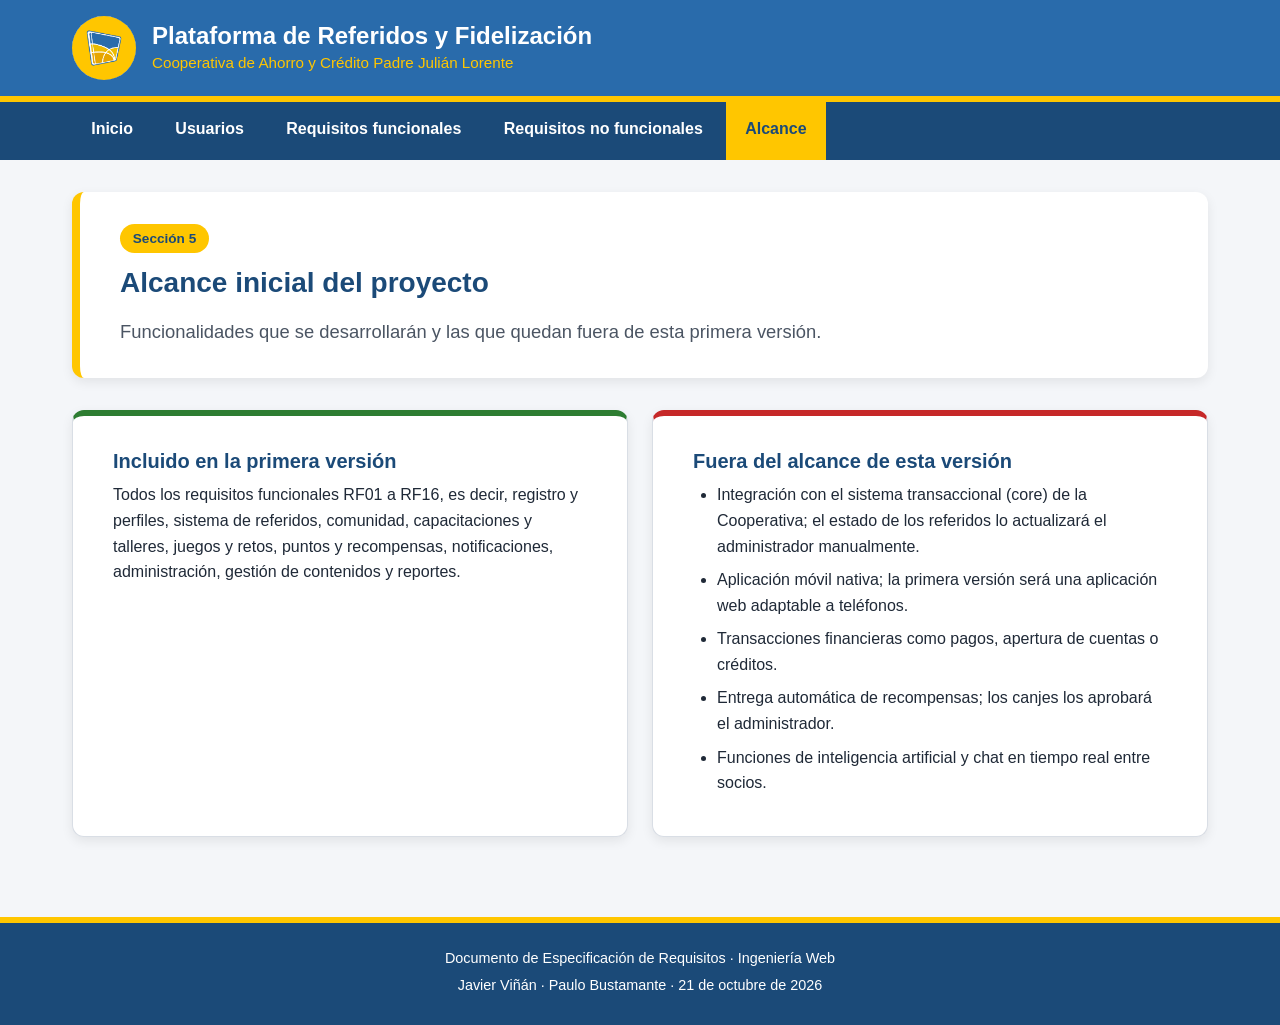
==== secundarias/alcance.html @ 6e125617 "Estructura inicial del sitio Plataforma de Referidos y Fidelización" ====
<!DOCTYPE html>
<html lang="es">
<head>
    <meta charset="UTF-8">
    <meta name="viewport" content="width=device-width, initial-scale=1.0">
    <title>Alcance inicial | Plataforma de Referidos y Fidelización</title>
    <link rel="stylesheet" href="../css/estilos.css">
</head>
<body>
    <header id="encabezado">
        <div class="encabezado-contenido">
            <img class="logo" src="../img/logo.png" alt="Logo de la Cooperativa de Ahorro y Crédito Padre Julián Lorente">
            <div class="marca">
                <h1>Plataforma de Referidos y Fidelización</h1>
                <p>Cooperativa de Ahorro y Crédito Padre Julián Lorente</p>
            </div>
        </div>
    </header>

    <nav id="menu" aria-label="Menú principal">
        <ul>
            <li><a href="../index.html">Inicio</a></li>
            <li><a href="usuarios.html">Usuarios</a></li>
            <li><a href="requisitos-funcionales.html">Requisitos funcionales</a></li>
            <li><a href="requisitos-no-funcionales.html">Requisitos no funcionales</a></li>
            <li><a href="alcance.html" class="activo" aria-current="page">Alcance</a></li>
        </ul>
    </nav>

    <main>
        <section class="banner">
            <span class="etiqueta-seccion">Sección 5</span>
            <h2>Alcance inicial del proyecto</h2>
            <p class="subtitulo">Funcionalidades que se desarrollarán y las que quedan fuera de esta primera versión.</p>
        </section>

        <section class="columnas">
            <article class="tarjeta columna incluido">
                <h3>Incluido en la primera versión</h3>
                <p>Todos los requisitos funcionales RF01 a RF16, es decir, registro y perfiles, sistema de referidos, comunidad, capacitaciones y talleres, juegos y retos, puntos y recompensas, notificaciones, administración, gestión de contenidos y reportes.</p>
            </article>

            <article class="tarjeta columna excluido">
                <h3>Fuera del alcance de esta versión</h3>
                <ul>
                    <li>Integración con el sistema transaccional (core) de la Cooperativa; el estado de los referidos lo actualizará el administrador manualmente.</li>
                    <li>Aplicación móvil nativa; la primera versión será una aplicación web adaptable a teléfonos.</li>
                    <li>Transacciones financieras como pagos, apertura de cuentas o créditos.</li>
                    <li>Entrega automática de recompensas; los canjes los aprobará el administrador.</li>
                    <li>Funciones de inteligencia artificial y chat en tiempo real entre socios.</li>
                </ul>
            </article>
        </section>
    </main>

    <footer>
        <p>Documento de Especificación de Requisitos · Ingeniería Web</p>
        <p>Javier Viñán · Paulo Bustamante · 21 de octubre de 2026</p>
    </footer>
</body>
</html>
---- css/estilos.css ----
/* =========================================================
   Hoja de estilos externa - Plataforma de Referidos y Fidelización
   Cooperativa de Ahorro y Crédito Padre Julián Lorente
   Se usa en TODAS las páginas para mantener un diseño uniforme.
   ========================================================= */

/* ---------- 1. Variables CSS (colores tomados del logo) ---------- */
:root {
  --azul: #296bab;          /* azul institucional */
  --azul-oscuro: #1b4a78;   /* para textos y fondos oscuros */
  --amarillo: #ffc600;      /* amarillo principal */
  --dorado: #ecbb00;        /* amarillo dorado */
  --ambar: #e7a600;         /* ámbar */
  --blanco: #ffffff;
  --gris-fondo: #f4f6f9;
  --gris-borde: #d9dee5;
  --texto: #1f2937;
  --texto-suave: #4b5563;

  --radio: 12px;
  --sombra: 0 4px 12px rgba(0, 0, 0, 0.08);
  --ancho-max: 1200px;
}

/* ---------- 2. Reinicio y modelo de caja ---------- */
* {
  margin: 0;
  padding: 0;
  box-sizing: border-box;   /* el ancho incluye padding y border */
}

/* ---------- 3. Selectores por etiqueta ---------- */
html {
  font-size: 100%;          /* 1rem = 16px */
}

body {
  font-family: "Segoe UI", Arial, Helvetica, sans-serif;
  font-size: 1rem;
  line-height: 1.6;
  color: var(--texto);
  background-color: var(--gris-fondo);
}

h1, h2, h3 {
  color: var(--azul-oscuro);
  line-height: 1.3;
}

h1 { font-size: 2.25rem; }
h2 { font-size: 1.75rem; margin-bottom: 1rem; }
h3 { font-size: 1.25rem; margin-bottom: 0.5rem; }

p {
  margin-bottom: 1rem;
}

a {
  color: var(--azul);
}

ul {
  padding-left: 1.5rem;
}

li {
  margin-bottom: 0.5rem;
}

/* ---------- 4. Encabezado (selector por ID) ---------- */
#encabezado {
  background-color: var(--azul);
  border-bottom: 6px solid var(--amarillo);
}

.encabezado-contenido {
  max-width: var(--ancho-max);
  margin: 0 auto;
  padding: 1rem 2rem;
  display: flex;
  align-items: center;
  gap: 1rem;
}

.logo {
  width: 64px;
  height: 64px;
  border-radius: 50%;       /* recorta las esquinas blancas del logo */
}

.marca h1 {
  color: var(--blanco);
  font-size: 1.5rem;
}

.marca p {
  color: var(--amarillo);
  font-size: 0.95rem;
  margin-bottom: 0;
}

/* ---------- 5. Menú de navegación ---------- */
#menu {
  background-color: var(--azul-oscuro);
}

#menu ul {
  max-width: var(--ancho-max);
  margin: 0 auto;
  padding: 0 2rem;
  list-style: none;
  display: flex;
  gap: 0.25rem;
}

#menu li {
  margin-bottom: 0;
}

#menu a {
  display: block;
  padding: 0.9rem 1.2rem;
  color: var(--blanco);
  text-decoration: none;
  font-weight: 600;
  border-bottom: 4px solid transparent;
}

#menu a:hover,
#menu a:focus {
  background-color: var(--azul);
  border-bottom-color: var(--dorado);
}

/* Página actual: texto oscuro sobre amarillo (buen contraste) */
#menu a.activo {
  background-color: var(--amarillo);
  color: var(--azul-oscuro);
}

/* ---------- 6. Contenido principal ---------- */
main {
  max-width: var(--ancho-max);
  margin: 2rem auto;
  padding: 0 2rem;
}

/* Banner de la página */
.banner {
  background-color: var(--blanco);
  border-left: 8px solid var(--amarillo);
  border-radius: var(--radio);
  box-shadow: var(--sombra);
  padding: 2rem 2.5rem;
  margin-bottom: 2rem;
}

.banner .subtitulo {
  font-size: 1.15rem;
  color: var(--texto-suave);
  margin-bottom: 0;
}

/* Tarjetas de sección (selector por clase) */
.tarjeta {
  background-color: var(--blanco);
  border: 1px solid var(--gris-borde);
  border-radius: var(--radio);
  box-shadow: var(--sombra);
  padding: 2rem 2.5rem;
  margin-bottom: 2rem;
}

.etiqueta-seccion {
  display: inline-block;
  background-color: var(--amarillo);
  color: var(--azul-oscuro);
  font-weight: 700;
  font-size: 0.85rem;
  padding: 0.2rem 0.8rem;
  border-radius: 20px;
  margin-bottom: 0.75rem;
}

/* Recuadro destacado (objetivo) */
.destacado {
  background-color: #fff8db;
  border: 2px solid var(--dorado);
  border-radius: var(--radio);
  padding: 1.25rem 1.5rem;
}

.destacado p {
  margin-bottom: 0;
}

/* ---------- 7. Tablas ---------- */
table {
  width: 100%;
  border-collapse: collapse;
  margin-top: 1rem;
}

th {
  background-color: var(--azul);
  color: var(--blanco);
  text-align: left;
  padding: 0.75rem 1rem;
}

td {
  padding: 0.75rem 1rem;
  border-bottom: 1px solid var(--gris-borde);
  vertical-align: top;
}

tbody tr:nth-child(even) {
  background-color: var(--gris-fondo);
}

tbody tr:hover {
  background-color: #fff3c4;
}

.codigo {
  font-weight: 700;
  color: var(--azul);
  white-space: nowrap;
}

.tabla-datos th {
  width: 25%;
}

/* ---------- 8. Cuadrícula de accesos (página de inicio) ---------- */
.accesos {
  display: flex;
  gap: 1.5rem;
}

.acceso {
  flex: 1;
  background-color: var(--blanco);
  border-top: 6px solid var(--azul);
  border-radius: var(--radio);
  box-shadow: var(--sombra);
  padding: 1.5rem;
  text-decoration: none;
  color: var(--texto);
}

.acceso:hover,
.acceso:focus {
  border-top-color: var(--amarillo);
  transform: translateY(-4px);
  box-shadow: 0 8px 20px rgba(0, 0, 0, 0.12);
}

.acceso .numero {
  font-size: 2rem;
  font-weight: 700;
  color: var(--ambar);
}

.acceso p {
  margin-bottom: 0;
  color: var(--texto-suave);
}

/* ---------- 9. Usuarios ---------- */
.usuarios {
  display: flex;
  gap: 1.5rem;
}

.usuario {
  flex: 1;
  background-color: var(--blanco);
  border: 1px solid var(--gris-borde);
  border-radius: var(--radio);
  box-shadow: var(--sombra);
  padding: 1.5rem;
}

.usuario .icono {
  width: 56px;
  height: 56px;
  border-radius: 50%;
  background-color: var(--amarillo);
  color: var(--azul-oscuro);
  font-size: 1.5rem;
  font-weight: 700;
  display: flex;
  align-items: center;
  justify-content: center;
  margin-bottom: 1rem;
}

/* ---------- 10. Etiquetas de categoría ---------- */
.categoria {
  display: inline-block;
  padding: 0.15rem 0.7rem;
  border-radius: 20px;
  font-size: 0.85rem;
  font-weight: 600;
  background-color: #e3eef9;
  color: var(--azul-oscuro);
}

/* ---------- 11. Alcance (dos columnas) ---------- */
.columnas {
  display: flex;
  gap: 1.5rem;
}

.columna {
  flex: 1;
}

.incluido {
  border-top: 6px solid #2e7d32;
}

.excluido {
  border-top: 6px solid #c62828;
}

/* ---------- 12. Pie de página ---------- */
footer {
  background-color: var(--azul-oscuro);
  color: var(--blanco);
  text-align: center;
  padding: 1.5rem 2rem;
  margin-top: 3rem;
  border-top: 6px solid var(--amarillo);
}

footer p {
  margin-bottom: 0.25rem;
  font-size: 0.9rem;
}
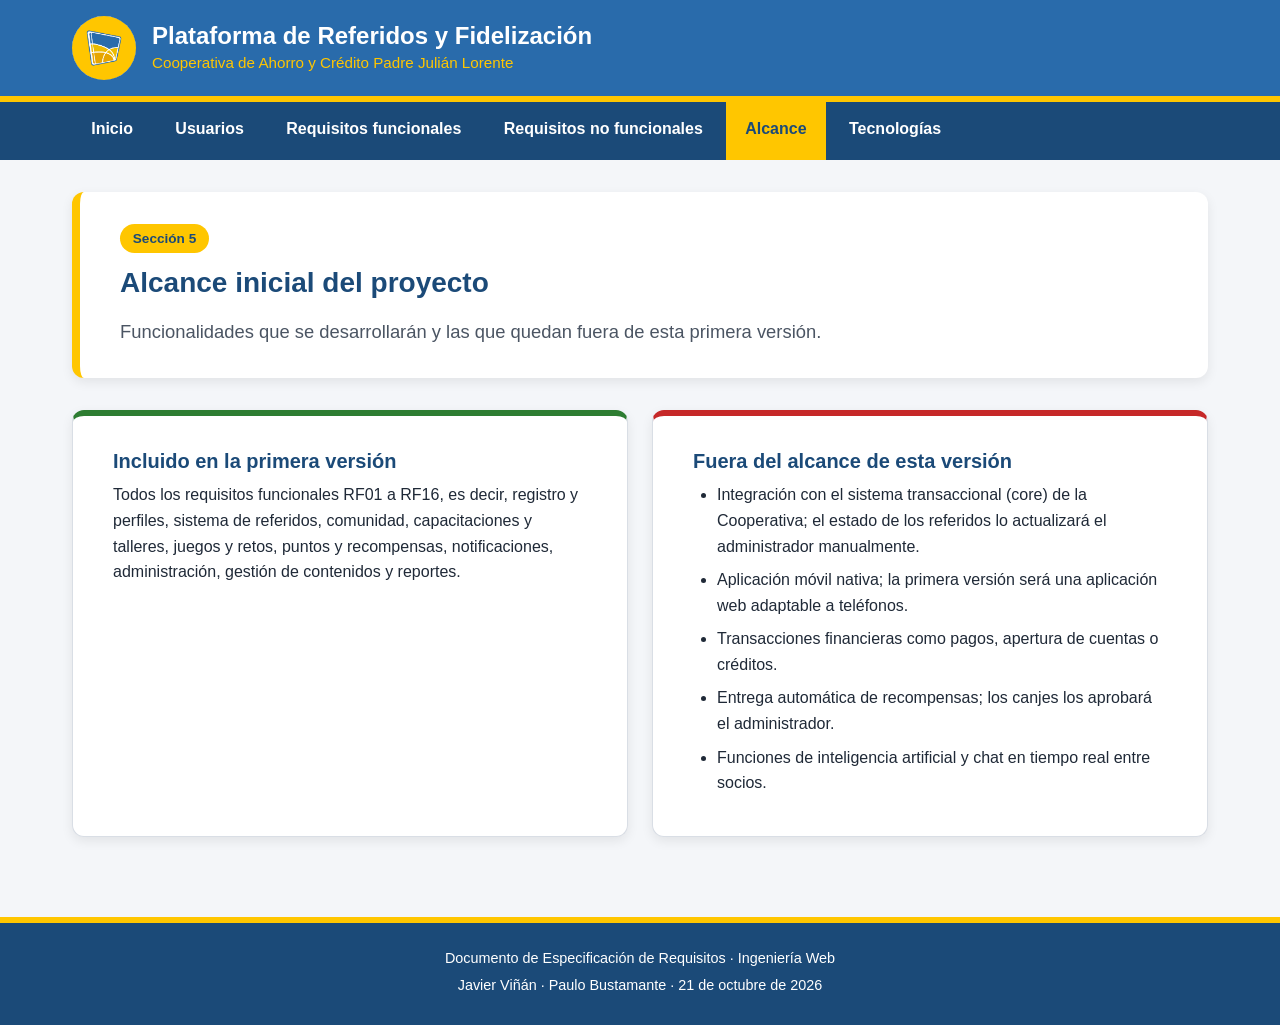
==== commit eae2fa4f: "Agrega página de tecnologías del proyecto" ====
--- a/secundarias/alcance.html
+++ b/secundarias/alcance.html
@@ -24,6 +24,7 @@
             <li><a href="requisitos-funcionales.html">Requisitos funcionales</a></li>
             <li><a href="requisitos-no-funcionales.html">Requisitos no funcionales</a></li>
             <li><a href="alcance.html" class="activo" aria-current="page">Alcance</a></li>
+            <li><a href="tecnologias.html">Tecnologías</a></li>
         </ul>
     </nav>
 
--- a/css/estilos.css
+++ b/css/estilos.css
@@ -339,3 +339,24 @@
   margin-bottom: 0.25rem;
   font-size: 0.9rem;
 }
+
+/* ---------- 13. Prototipo y botón ---------- */
+.prototipo {
+  border-left: 8px solid var(--azul);
+}
+
+.boton {
+  display: inline-block;
+  background-color: var(--amarillo);
+  color: var(--azul-oscuro);
+  font-weight: 700;
+  text-decoration: none;
+  padding: 0.75rem 1.5rem;
+  border-radius: var(--radio);
+  box-shadow: var(--sombra);
+}
+
+.boton:hover,
+.boton:focus {
+  background-color: var(--dorado);
+}
